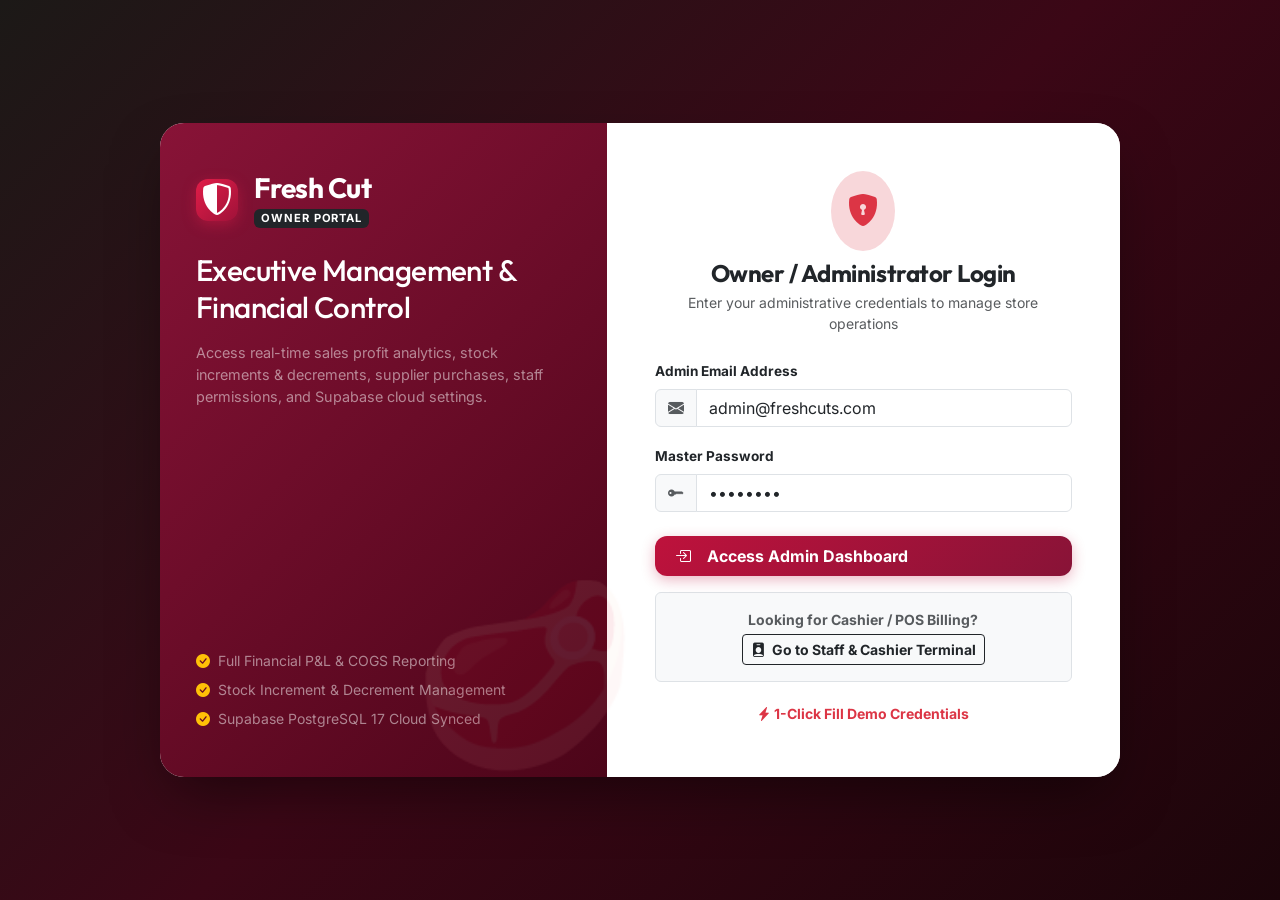
==== templates/admin_login.html @ f6ba6c28 "feat: separate admin & staff login portals, stock increment/decrement controls, out-of-stock badges," ====
<!DOCTYPE html>
<html lang="en">
<head>
  <meta charset="UTF-8">
  <meta name="viewport" content="width=device-width, initial-scale=1.0">
  <title>Admin & Owner Sign In - Fresh Cut Meat Shop</title>
  
  <!-- Bootstrap 5 CSS -->
  <link href="https://cdn.jsdelivr.net/npm/bootstrap@5.3.3/dist/css/bootstrap.min.css" rel="stylesheet">
  <!-- Bootstrap Icons -->
  <link rel="stylesheet" href="https://cdn.jsdelivr.net/npm/bootstrap-icons@1.11.3/font/bootstrap-icons.min.css">
  
  <link rel="stylesheet" href="/static/css/style.css">
  <link rel="stylesheet" href="/static/css/animations.css">
</head>
<body style="background: linear-gradient(135deg, #1c1917 0%, #3b0716 50%, #1c050a 100%); min-height: 100vh; display: flex; align-items: center; justify-content: center; padding: 20px;">

<div class="auth-card-box" style="max-width: 960px; width: 100%;">
  
  <!-- Left Side: Brand Imagery -->
  <div class="auth-brand-side" style="background: linear-gradient(135deg, #881337 0%, #4c0519 100%);">
    <div>
      <div class="d-flex align-items-center gap-3 mb-4">
        <div class="brand-icon fs-2"><i class="bi bi-shield-shaded"></i></div>
        <div>
          <h3 class="mb-0 fw-bold store-name-text text-white">Fresh Cut</h3>
          <span class="badge bg-dark text-uppercase fw-bold" style="font-size: 0.7rem; letter-spacing: 0.08em;">Owner Portal</span>
        </div>
      </div>
      <h2 class="fw-extrabold mb-3 text-white" style="font-size: 1.85rem; line-height: 1.25;">Executive Management & Financial Control</h2>
      <p class="text-white-50" style="font-size: 0.9rem;">Access real-time sales profit analytics, stock increments & decrements, supplier purchases, staff permissions, and Supabase cloud settings.</p>
    </div>

    <div>
      <div class="d-flex align-items-center gap-2 text-white-50 small mb-2">
        <i class="bi bi-check-circle-fill text-warning"></i>
        <span>Full Financial P&L & COGS Reporting</span>
      </div>
      <div class="d-flex align-items-center gap-2 text-white-50 small mb-2">
        <i class="bi bi-check-circle-fill text-warning"></i>
        <span>Stock Increment & Decrement Management</span>
      </div>
      <div class="d-flex align-items-center gap-2 text-white-50 small">
        <i class="bi bi-check-circle-fill text-warning"></i>
        <span>Supabase PostgreSQL 17 Cloud Synced</span>
      </div>
    </div>
  </div>

  <!-- Right Side: Dedicated Admin Login Form -->
  <div class="p-4 p-md-5 d-flex flex-column justify-content-center bg-white">
    
    <div class="text-center mb-4">
      <div class="d-inline-flex p-3 rounded-circle bg-danger-subtle text-danger mb-2">
        <i class="bi bi-shield-lock-fill fs-2"></i>
      </div>
      <h4 class="fw-bold text-dark mb-1">Owner / Administrator Login</h4>
      <p class="text-muted small mb-0">Enter your administrative credentials to manage store operations</p>
    </div>

    <form id="admin-login-form" onsubmit="handleAdminLogin(event)">
      <div class="mb-3">
        <label class="form-label fw-bold text-dark" style="font-size: 0.85rem;">Admin Email Address</label>
        <div class="input-group">
          <span class="input-group-text bg-light text-muted"><i class="bi bi-envelope-fill"></i></span>
          <input type="email" id="admin-email" class="form-control" value="admin@freshcuts.com" required>
        </div>
      </div>

      <div class="mb-4">
        <label class="form-label fw-bold text-dark" style="font-size: 0.85rem;">Master Password</label>
        <div class="input-group">
          <span class="input-group-text bg-light text-muted"><i class="bi bi-key-fill"></i></span>
          <input type="password" id="admin-pwd" class="form-control" value="admin123" required>
        </div>
      </div>

      <button type="submit" class="btn btn-fresh-primary w-100 py-2 fs-6 mb-3 ripple-btn" id="admin-btn">
        <i class="bi bi-box-arrow-in-right me-2"></i> Access Admin Dashboard
      </button>

      <div class="text-center p-3 rounded bg-light border mb-3">
        <small class="text-muted fw-bold d-block mb-1">Looking for Cashier / POS Billing?</small>
        <a href="/staff/login" class="btn btn-sm btn-outline-dark fw-bold">
          <i class="bi bi-person-badge-fill me-1"></i> Go to Staff & Cashier Terminal
        </a>
      </div>

      <div class="text-center">
        <button type="button" class="btn btn-sm btn-link text-danger text-decoration-none fw-bold" onclick="quickDemoFill()">
          <i class="bi bi-lightning-charge-fill"></i> 1-Click Fill Demo Credentials
        </button>
      </div>
    </form>

  </div>

</div>

<!-- App Scripts -->
<script src="/static/js/animations.js"></script>
<script>
function quickDemoFill() {
  document.getElementById('admin-email').value = 'admin@freshcuts.com';
  document.getElementById('admin-pwd').value = 'admin123';
  AnimEngine.showToast('Demo admin credentials filled.', 'info');
}

async function handleAdminLogin(e) {
  e.preventDefault();
  const email = document.getElementById('admin-email').value.trim();
  const password = document.getElementById('admin-pwd').value;
  const btn = document.getElementById('admin-btn');

  btn.disabled = true;
  btn.innerHTML = '<span class="spinner-border spinner-border-sm me-2"></span> Verifying Administrator...';

  try {
    const res = await fetch('/api/v1/auth/login', {
      method: 'POST',
      headers: { 'Content-Type': 'application/json' },
      body: JSON.stringify({ email, password })
    });
    const data = await res.json();
    if (!res.ok) throw new Error(data.error);

    if (data.user.role !== 'admin') {
      throw new Error('Access denied. This portal is strictly for Shop Owners & Administrators. Please use Staff Login.');
    }

    localStorage.setItem('fresh_token', data.token);
    localStorage.setItem('fresh_user', JSON.stringify(data.user));
    AnimEngine.showToast('Login successful! Redirecting to Executive Dashboard...', 'success');
    setTimeout(() => window.location.href = '/', 600);
  } catch (err) {
    AnimEngine.showToast(err.message, 'error');
  } finally {
    btn.disabled = false;
    btn.innerHTML = '<i class="bi bi-box-arrow-in-right me-2"></i> Access Admin Dashboard';
  }
}
</script>

</body>
</html>
---- static/css/style.css ----
/* ==========================================================
   FRESH CUT MEAT SHOP - MASTER DESIGN SYSTEM
   Theme: Artisanal Butcher, Prime Crimson, Smokehouse Charcoal & Butcher Paper
   ========================================================== */

@import url('https://fonts.googleapis.com/css2?family=Inter:wght@300;400;500;600;700&family=Outfit:wght@500;600;700;800;900&display=swap');

:root {
  --font-primary: 'Inter', -apple-system, BlinkMacSystemFont, 'Segoe UI', Roboto, sans-serif;
  --font-heading: 'Outfit', 'Inter', sans-serif;

  /* Prime Butcher Palette */
  --butcher-dark: #1c1917;
  --butcher-smoke: #292524;
  --butcher-slate: #44403c;
  --butcher-900: #4c0519;
  --butcher-800: #881337;
  --butcher-700: #9f1239;
  --butcher-600: #be123c;
  --butcher-500: #e11d48;
  --butcher-100: #ffe4e6;
  --butcher-50: #fff1f2;

  /* Supporting Accents */
  --fresh-green: #059669;
  --fresh-green-light: #ecfdf5;
  --gold-accent: #d97706;
  --gold-light: #fef3c7;
  --slate-600: #57534e;
  --slate-400: #a8a29e;
  --slate-200: #e7e5e4;
  --slate-100: #f5f5f4;
  --bg-page: #fbf9f6;
  --card-bg: #ffffff;

  /* Shadows */
  --shadow-sm: 0 1px 3px rgba(41, 37, 36, 0.05), 0 1px 2px rgba(41, 37, 36, 0.03);
  --shadow-md: 0 4px 6px -1px rgba(136, 19, 55, 0.07), 0 2px 4px -2px rgba(0, 0, 0, 0.04);
  --shadow-lg: 0 10px 25px -5px rgba(136, 19, 55, 0.1), 0 8px 10px -6px rgba(0,0,0,0.03);
  --shadow-card-hover: 0 20px 32px -8px rgba(136, 19, 55, 0.18), 0 10px 10px -5px rgba(0,0,0,0.03);

  --sidebar-width: 260px;
  --header-height: 70px;
  --radius-lg: 16px;
  --radius-md: 12px;
  --radius-sm: 8px;
}

* {
  box-sizing: border-box;
  margin: 0;
  padding: 0;
}

body {
  font-family: var(--font-primary);
  background-color: var(--bg-page);
  color: var(--butcher-dark);
  min-height: 100vh;
  overflow-x: hidden;
  -webkit-font-smoothing: antialiased;
}

h1, h2, h3, h4, h5, h6, .brand-font {
  font-family: var(--font-heading);
  letter-spacing: -0.02em;
}

/* ==========================================================
   APP SHELL LAYOUT
   ========================================================== */

#app-container {
  display: flex;
  min-height: 100vh;
}

/* Sidebar */
.app-sidebar {
  width: var(--sidebar-width);
  background: linear-gradient(180deg, #1c1917 0%, #2b0b14 60%, #1c050a 100%);
  color: #ffffff;
  display: flex;
  flex-direction: column;
  position: fixed;
  top: 0;
  bottom: 0;
  left: 0;
  z-index: 1020;
  transition: all 0.3s cubic-bezier(0.4, 0, 0.2, 1);
  box-shadow: 4px 0 24px rgba(0, 0, 0, 0.25);
  border-right: 1px solid rgba(225, 29, 72, 0.15);
}

.sidebar-brand {
  height: var(--header-height);
  display: flex;
  align-items: center;
  padding: 0 20px;
  border-bottom: 1px solid rgba(255, 255, 255, 0.08);
  gap: 12px;
}

.brand-icon {
  width: 42px;
  height: 42px;
  background: linear-gradient(135deg, #e11d48 0%, #9f1239 100%);
  border-radius: 12px;
  display: flex;
  align-items: center;
  justify-content: center;
  font-size: 22px;
  color: #ffffff;
  box-shadow: 0 4px 14px rgba(225, 29, 72, 0.4);
  transition: transform 0.3s ease;
}

.sidebar-brand:hover .brand-icon {
  transform: rotate(-10deg) scale(1.08);
}

.brand-title {
  font-size: 1.18rem;
  font-weight: 800;
  color: #ffffff;
  line-height: 1.2;
}

.brand-subtitle {
  font-size: 0.72rem;
  color: #fda4af;
  text-transform: uppercase;
  letter-spacing: 0.08em;
  font-weight: 700;
}

.sidebar-nav {
  flex: 1;
  overflow-y: auto;
  padding: 18px 12px;
  list-style: none;
}

.sidebar-nav::-webkit-scrollbar {
  width: 4px;
}
.sidebar-nav::-webkit-scrollbar-thumb {
  background: rgba(255, 255, 255, 0.15);
  border-radius: 4px;
}

.nav-section-title {
  font-size: 0.7rem;
  text-transform: uppercase;
  letter-spacing: 0.1em;
  color: rgba(255, 255, 255, 0.45);
  padding: 12px 14px 6px;
  font-weight: 700;
}

.nav-item {
  margin-bottom: 4px;
}

.nav-link {
  display: flex;
  align-items: center;
  padding: 10px 14px;
  color: rgba(255, 255, 255, 0.78);
  border-radius: var(--radius-md);
  text-decoration: none;
  font-size: 0.9rem;
  font-weight: 500;
  transition: all 0.25s ease;
  position: relative;
  gap: 12px;
}

.nav-link i {
  font-size: 1.15rem;
  width: 22px;
  text-align: center;
  transition: transform 0.25s ease, color 0.25s ease;
}

.nav-link:hover {
  background: rgba(225, 29, 72, 0.15);
  color: #ffffff;
  transform: translateX(4px);
}

.nav-link:hover i {
  color: #fb7185;
  transform: scale(1.15);
}

.nav-link.active {
  background: linear-gradient(90deg, rgba(225, 29, 72, 0.3) 0%, rgba(225, 29, 72, 0.08) 100%);
  color: #ffffff;
  font-weight: 700;
  border-left: 3px solid #e11d48;
}

.nav-link.active i {
  color: #fda4af;
}

.nav-badge {
  margin-left: auto;
  font-size: 0.72rem;
  padding: 2px 8px;
  border-radius: 20px;
  font-weight: 700;
}

/* Sidebar Footer */
.sidebar-footer {
  padding: 14px 16px;
  border-top: 1px solid rgba(255, 255, 255, 0.08);
  background: rgba(0, 0, 0, 0.3);
}

.user-snippet {
  display: flex;
  align-items: center;
  gap: 12px;
}

.user-avatar {
  width: 38px;
  height: 38px;
  border-radius: 10px;
  background: linear-gradient(135deg, #e11d48 0%, #be123c 100%);
  color: white;
  display: flex;
  align-items: center;
  justify-content: center;
  font-weight: 700;
  font-size: 1rem;
  box-shadow: 0 2px 8px rgba(0, 0, 0, 0.3);
}

.user-details {
  flex: 1;
  min-width: 0;
}

.user-name {
  font-size: 0.85rem;
  font-weight: 700;
  white-space: nowrap;
  overflow: hidden;
  text-overflow: ellipsis;
  color: #ffffff;
}

.user-role-badge {
  display: inline-block;
  font-size: 0.68rem;
  padding: 1px 6px;
  border-radius: 4px;
  text-transform: uppercase;
  font-weight: 700;
  letter-spacing: 0.05em;
}

.role-admin {
  background: #f59e0b;
  color: #78350f;
}

.role-employee {
  background: #fda4af;
  color: #881337;
}

/* Main Content Area */
.app-main {
  flex: 1;
  margin-left: var(--sidebar-width);
  display: flex;
  flex-direction: column;
  min-width: 0;
  min-height: 100vh;
  transition: margin-left 0.3s cubic-bezier(0.4, 0, 0.2, 1);
}

/* Header */
.app-header {
  height: var(--header-height);
  background: #ffffff;
  border-bottom: 1px solid var(--slate-200);
  display: flex;
  align-items: center;
  justify-content: space-between;
  padding: 0 28px;
  position: sticky;
  top: 0;
  z-index: 1000;
  box-shadow: 0 2px 10px rgba(0,0,0,0.03);
}

.header-left {
  display: flex;
  align-items: center;
  gap: 16px;
}

.mobile-toggle-btn {
  display: none;
  background: none;
  border: none;
  font-size: 1.4rem;
  color: var(--slate-600);
  cursor: pointer;
}

.header-title-box h1 {
  font-size: 1.3rem;
  font-weight: 800;
  color: var(--butcher-dark);
}

.header-title-box p {
  font-size: 0.8rem;
  color: var(--slate-400);
}

.header-right {
  display: flex;
  align-items: center;
  gap: 16px;
}

.store-status-pill {
  display: flex;
  align-items: center;
  gap: 8px;
  padding: 6px 14px;
  border-radius: 30px;
  background: #fdf2f4;
  border: 1px solid #fecdd3;
  font-size: 0.82rem;
  font-weight: 700;
  color: var(--butcher-700);
}

.status-dot {
  width: 8px;
  height: 8px;
  border-radius: 50%;
  background: var(--butcher-500);
}

/* Page View Container */
.page-container {
  flex: 1;
  padding: 28px;
}

/* ==========================================================
   CARDS & BUTCHER WIDGETS
   ========================================================== */

.premium-card {
  background: var(--card-bg);
  border-radius: var(--radius-lg);
  border: 1px solid rgba(225, 29, 72, 0.1);
  box-shadow: var(--shadow-sm);
  padding: 24px;
  transition: all 0.3s cubic-bezier(0.16, 1, 0.3, 1);
  position: relative;
  overflow: hidden;
}

.kpi-card {
  cursor: pointer;
}

.kpi-card:hover {
  transform: translateY(-5px);
  box-shadow: var(--shadow-card-hover);
  border-color: rgba(225, 29, 72, 0.35);
}

.kpi-header {
  display: flex;
  align-items: center;
  justify-content: space-between;
  margin-bottom: 14px;
}

.kpi-title {
  font-size: 0.82rem;
  font-weight: 700;
  text-transform: uppercase;
  letter-spacing: 0.05em;
  color: var(--slate-600);
}

.kpi-icon-bubble {
  width: 44px;
  height: 44px;
  border-radius: 12px;
  display: flex;
  align-items: center;
  justify-content: center;
  font-size: 1.3rem;
  transition: transform 0.3s ease;
}

.kpi-card:hover .kpi-icon-bubble {
  transform: scale(1.15) rotate(6deg);
}

.bubble-crimson {
  background: #fff1f2;
  color: var(--butcher-600);
}

.bubble-maroon {
  background: #ffe4e6;
  color: var(--butcher-800);
}

.bubble-gold {
  background: #fef3c7;
  color: #b45309;
}

.bubble-green {
  background: #ecfdf5;
  color: var(--fresh-green);
}

.bubble-charcoal {
  background: #f5f5f4;
  color: var(--butcher-dark);
}

.kpi-value {
  font-size: 2.1rem;
  font-weight: 900;
  font-family: var(--font-heading);
  color: var(--butcher-dark);
  margin-bottom: 6px;
  display: flex;
  align-items: baseline;
  gap: 4px;
}

.kpi-value-prefix {
  font-size: 1.2rem;
  color: var(--slate-400);
}

.kpi-subtext {
  font-size: 0.8rem;
  color: var(--slate-400);
  display: flex;
  align-items: center;
  gap: 6px;
}

.trend-badge {
  display: inline-flex;
  align-items: center;
  gap: 2px;
  font-size: 0.75rem;
  font-weight: 700;
  padding: 2px 6px;
  border-radius: 4px;
}

.trend-up {
  background: #ecfdf5;
  color: var(--fresh-green);
}

.trend-down {
  background: #fff1f2;
  color: var(--butcher-600);
}

/* Section Header */
.section-header {
  display: flex;
  align-items: center;
  justify-content: space-between;
  margin-bottom: 22px;
}

.section-title {
  font-size: 1.25rem;
  font-weight: 800;
  color: var(--butcher-dark);
}

.section-actions {
  display: flex;
  align-items: center;
  gap: 10px;
}

/* ==========================================================
   BUTTONS & CONTROLS
   ========================================================== */

.btn-fresh-primary {
  background: linear-gradient(135deg, #be123c 0%, #881337 100%);
  color: #ffffff;
  border: none;
  font-weight: 700;
  padding: 10px 20px;
  border-radius: var(--radius-md);
  box-shadow: 0 4px 14px rgba(190, 18, 60, 0.3);
  transition: all 0.25s ease;
  display: inline-flex;
  align-items: center;
  gap: 8px;
  cursor: pointer;
}

.btn-fresh-primary:hover {
  background: linear-gradient(135deg, #e11d48 0%, #9f1239 100%);
  transform: translateY(-2px);
  box-shadow: 0 6px 18px rgba(190, 18, 60, 0.4);
  color: #ffffff;
}

.btn-fresh-primary:active {
  transform: translateY(0);
}

.btn-fresh-secondary {
  background: #ffffff;
  color: var(--slate-600);
  border: 1px solid var(--slate-200);
  font-weight: 600;
  padding: 9px 18px;
  border-radius: var(--radius-md);
  transition: all 0.2s ease;
  display: inline-flex;
  align-items: center;
  gap: 8px;
  cursor: pointer;
}

.btn-fresh-secondary:hover {
  background: var(--slate-100);
  color: var(--butcher-dark);
  border-color: var(--butcher-600);
}

.btn-fresh-danger {
  background: #fff1f2;
  color: var(--butcher-600);
  border: 1px solid #fecdd3;
  font-weight: 700;
  padding: 8px 16px;
  border-radius: var(--radius-md);
  transition: all 0.2s ease;
}

.btn-fresh-danger:hover {
  background: var(--butcher-600);
  color: #ffffff;
}

/* ==========================================================
   TABLES & LISTS
   ========================================================== */

.table-custom {
  width: 100%;
  border-collapse: separate;
  border-spacing: 0;
}

.table-custom th {
  background: #faf8f5;
  color: var(--butcher-slate);
  font-size: 0.78rem;
  font-weight: 800;
  text-transform: uppercase;
  letter-spacing: 0.05em;
  padding: 14px 16px;
  border-bottom: 2px solid var(--slate-200);
}

.table-custom td {
  padding: 16px;
  font-size: 0.9rem;
  border-bottom: 1px solid var(--slate-100);
  vertical-align: middle;
  color: var(--butcher-dark);
}

.table-custom tbody tr {
  transition: background-color 0.2s ease;
}

.table-custom tbody tr:hover {
  background-color: #fff9f9;
}

/* Category Badges */
.badge-category {
  font-size: 0.75rem;
  font-weight: 700;
  padding: 4px 10px;
  border-radius: 20px;
  display: inline-flex;
  align-items: center;
  gap: 5px;
}

.cat-chicken { background: #fef3c7; color: #b45309; }
.cat-mutton { background: #fee2e2; color: #991b1b; }
.cat-seafood { background: #e0f2fe; color: #0369a1; }
.cat-beef { background: #fce7f3; color: #831843; }
.cat-coldcuts { background: #f3e8ff; color: #6b21a8; }

/* Status Badges */
.badge-status-ok {
  background: #ecfdf5;
  color: var(--fresh-green);
  border: 1px solid #d1fae5;
  padding: 4px 10px;
  border-radius: 20px;
  font-size: 0.75rem;
  font-weight: 700;
}

.badge-status-low {
  background: #fff1f2;
  color: var(--butcher-600);
  border: 1px solid #ffe4e6;
  padding: 4px 10px;
  border-radius: 20px;
  font-size: 0.75rem;
  font-weight: 800;
  display: inline-flex;
  align-items: center;
  gap: 5px;
}

.badge-status-out {
  background: #292524;
  color: #ffffff;
  padding: 4px 10px;
  border-radius: 20px;
  font-size: 0.75rem;
  font-weight: 800;
}

/* ==========================================================
   DEDICATED SPLIT SIGN IN SCREEN
   ========================================================== */

#auth-screen-container {
  min-height: 100vh;
  background: linear-gradient(135deg, #1c1917 0%, #3b0716 50%, #1c050a 100%);
  display: flex;
  align-items: center;
  justify-content: center;
  padding: 24px;
  position: relative;
  overflow: hidden;
}

#auth-screen-container::before {
  content: '';
  position: absolute;
  top: -150px;
  right: -150px;
  width: 500px;
  height: 500px;
  border-radius: 50%;
  background: radial-gradient(circle, rgba(225, 29, 72, 0.25) 0%, rgba(0,0,0,0) 70%);
  pointer-events: none;
}

.auth-card-box {
  background: #ffffff;
  border-radius: 24px;
  box-shadow: 0 25px 60px -15px rgba(0, 0, 0, 0.5);
  width: 100%;
  max-width: 940px;
  overflow: hidden;
  display: grid;
  grid-template-columns: 1fr 1.15fr;
  z-index: 10;
}

.auth-brand-side {
  background: linear-gradient(135deg, #881337 0%, #4c0519 100%);
  color: #ffffff;
  padding: 48px 36px;
  display: flex;
  flex-direction: column;
  justify-content: space-between;
  position: relative;
}

.auth-brand-side::after {
  content: '🥩';
  position: absolute;
  right: -30px;
  bottom: -30px;
  font-size: 180px;
  opacity: 0.08;
  pointer-events: none;
}

.auth-portal-selector {
  display: flex;
  background: #f5f5f4;
  border-radius: 12px;
  padding: 4px;
  margin-bottom: 24px;
}

.auth-tab-btn {
  flex: 1;
  padding: 10px;
  border: none;
  background: transparent;
  font-weight: 700;
  font-size: 0.88rem;
  color: var(--slate-600);
  border-radius: 10px;
  cursor: pointer;
  transition: all 0.2s ease;
  display: flex;
  align-items: center;
  justify-content: center;
  gap: 8px;
}

.auth-tab-btn.active {
  background: #ffffff;
  color: var(--butcher-700);
  box-shadow: 0 2px 8px rgba(0, 0, 0, 0.08);
}

.auth-demo-pill {
  display: flex;
  align-items: center;
  justify-content: space-between;
  padding: 10px 14px;
  background: #fdf2f4;
  border: 1px dashed #fecdd3;
  border-radius: 10px;
  margin-top: 14px;
  cursor: pointer;
  transition: all 0.2s ease;
}

.auth-demo-pill:hover {
  background: #ffe4e6;
  border-color: var(--butcher-600);
}

/* ==========================================================
   MODALS
   ========================================================== */

.modal-content-fresh {
  border-radius: var(--radius-lg);
  border: none;
  box-shadow: 0 25px 50px -12px rgba(0, 0, 0, 0.35);
  overflow: hidden;
}

.modal-header-fresh {
  background: linear-gradient(135deg, #881337 0%, #4c0519 100%);
  color: #ffffff;
  padding: 20px 24px;
}

.modal-header-fresh .btn-close {
  filter: invert(1);
}

/* ==========================================================
   RESPONSIVE BREAKPOINTS
   ========================================================== */

@media (max-width: 992px) {
  .app-sidebar {
    transform: translateX(-100%);
  }

  .app-sidebar.show-mobile {
    transform: translateX(0);
  }

  .app-main {
    margin-left: 0;
  }

  .mobile-toggle-btn {
    display: block;
  }

  .page-container {
    padding: 18px;
  }

  .auth-card-box {
    grid-template-columns: 1fr;
  }

  .auth-brand-side {
    display: none;
  }
}
---- static/css/animations.css ----
/* ==========================================================
   FRESH CUT MEAT SHOP - INTERACTIVE ANIMATIONS & MICRO-INTERACTIONS
   ========================================================== */

/* 1. Page & View Transitions */
.view-animate-fade {
  animation: fadeInView 0.35s cubic-bezier(0.16, 1, 0.3, 1) forwards;
}

@keyframes fadeInView {
  0% {
    opacity: 0;
    transform: translateY(12px) scale(0.995);
  }
  100% {
    opacity: 1;
    transform: translateY(0) scale(1);
  }
}

/* 2. Interactive Card Lift & Press */
.interactive-lift {
  transition: transform 0.28s cubic-bezier(0.34, 1.56, 0.64, 1), box-shadow 0.28s ease, border-color 0.28s ease;
  will-change: transform, box-shadow;
}

.interactive-lift:hover {
  transform: translateY(-6px) scale(1.01);
  box-shadow: 0 16px 32px -6px rgba(6, 78, 59, 0.16), 0 8px 12px -4px rgba(0, 0, 0, 0.04);
}

.interactive-lift:active {
  transform: translateY(-1px) scale(0.99);
  transition-duration: 0.1s;
}

/* 3. Pulsing Alert Badges (e.g. Low Stock) */
.pulse-badge {
  position: relative;
}

.pulse-badge::after {
  content: '';
  position: absolute;
  top: 0;
  left: 0;
  right: 0;
  bottom: 0;
  border-radius: inherit;
  box-shadow: 0 0 0 0 rgba(225, 29, 72, 0.5);
  animation: pulseWarning 2s infinite cubic-bezier(0.4, 0, 0.6, 1);
}

@keyframes pulseWarning {
  0% {
    box-shadow: 0 0 0 0 rgba(225, 29, 72, 0.5);
  }
  70% {
    box-shadow: 0 0 0 8px rgba(225, 29, 72, 0);
  }
  100% {
    box-shadow: 0 0 0 0 rgba(225, 29, 72, 0);
  }
}

.pulse-green {
  animation: pulseGreen 2.2s infinite;
}

@keyframes pulseGreen {
  0% {
    box-shadow: 0 0 0 0 rgba(16, 185, 129, 0.6);
  }
  70% {
    box-shadow: 0 0 0 7px rgba(16, 185, 129, 0);
  }
  100% {
    box-shadow: 0 0 0 0 rgba(16, 185, 129, 0);
  }
}

/* 4. Skeleton Shimmer Loader */
.skeleton-box {
  background: linear-gradient(90deg, #f1f5f9 25%, #e2e8f0 50%, #f1f5f9 75%);
  background-size: 200% 100%;
  animation: shimmer 1.6s infinite;
  border-radius: 8px;
}

@keyframes shimmer {
  0% {
    background-position: 200% 0;
  }
  100% {
    background-position: -200% 0;
  }
}

/* 5. Toast Pop & Slide In */
.toast-container-fresh {
  position: fixed;
  bottom: 24px;
  right: 24px;
  z-index: 11000;
  display: flex;
  flex-direction: column;
  gap: 12px;
  max-width: 380px;
}

.toast-fresh {
  background: #ffffff;
  border-radius: 12px;
  padding: 14px 18px;
  box-shadow: 0 14px 35px -5px rgba(0, 0, 0, 0.15), 0 5px 15px rgba(0, 0, 0, 0.05);
  border-left: 5px solid #10b981;
  display: flex;
  align-items: center;
  gap: 14px;
  transform: translateX(120%);
  animation: toastSlideIn 0.35s cubic-bezier(0.16, 1, 0.3, 1) forwards;
  transition: all 0.3s ease;
}

.toast-fresh.toast-error {
  border-left-color: #e11d48;
}

.toast-fresh.toast-warning {
  border-left-color: #f59e0b;
}

.toast-fresh.toast-exit {
  animation: toastSlideOut 0.3s ease forwards;
}

@keyframes toastSlideIn {
  0% {
    transform: translateX(100%);
    opacity: 0;
  }
  100% {
    transform: translateX(0);
    opacity: 1;
  }
}

@keyframes toastSlideOut {
  0% {
    transform: translateX(0);
    opacity: 1;
  }
  100% {
    transform: translateX(120%);
    opacity: 0;
  }
}

/* 6. Ripple Effect for Buttons */
.ripple-btn {
  position: relative;
  overflow: hidden;
}

.ripple-circle {
  position: absolute;
  border-radius: 50%;
  transform: scale(0);
  animation: ripple 0.6s linear;
  background-color: rgba(255, 255, 255, 0.45);
  pointer-events: none;
}

@keyframes ripple {
  to {
    transform: scale(4);
    opacity: 0;
  }
}

/* 7. Animated Number Counters Glow */
.counter-animate {
  display: inline-block;
  transition: transform 0.2s ease;
}

.counter-glow {
  animation: numberPulse 0.4s ease;
}

@keyframes numberPulse {
  0% { transform: scale(1); }
  50% { transform: scale(1.08); color: #059669; }
  100% { transform: scale(1); }
}

/* 8. Reduced Motion Accessibility */
@media (prefers-reduced-motion: reduce) {
  *,
  *::before,
  *::after {
    animation-duration: 0.01ms !important;
    animation-iteration-count: 1 !important;
    transition-duration: 0.01ms !important;
    scroll-behavior: auto !important;
  }
  .interactive-lift:hover {
    transform: none !important;
  }
}

/* 9. Thermal Print Styles */
@media print {
  body * {
    visibility: hidden;
  }
  #thermal-receipt-area, #thermal-receipt-area * {
    visibility: visible;
  }
  #thermal-receipt-area {
    position: absolute;
    left: 0;
    top: 0;
    width: 80mm;
    margin: 0;
    padding: 10px;
    font-size: 12px;
    font-family: 'Courier New', Courier, monospace;
    color: #000;
  }
}
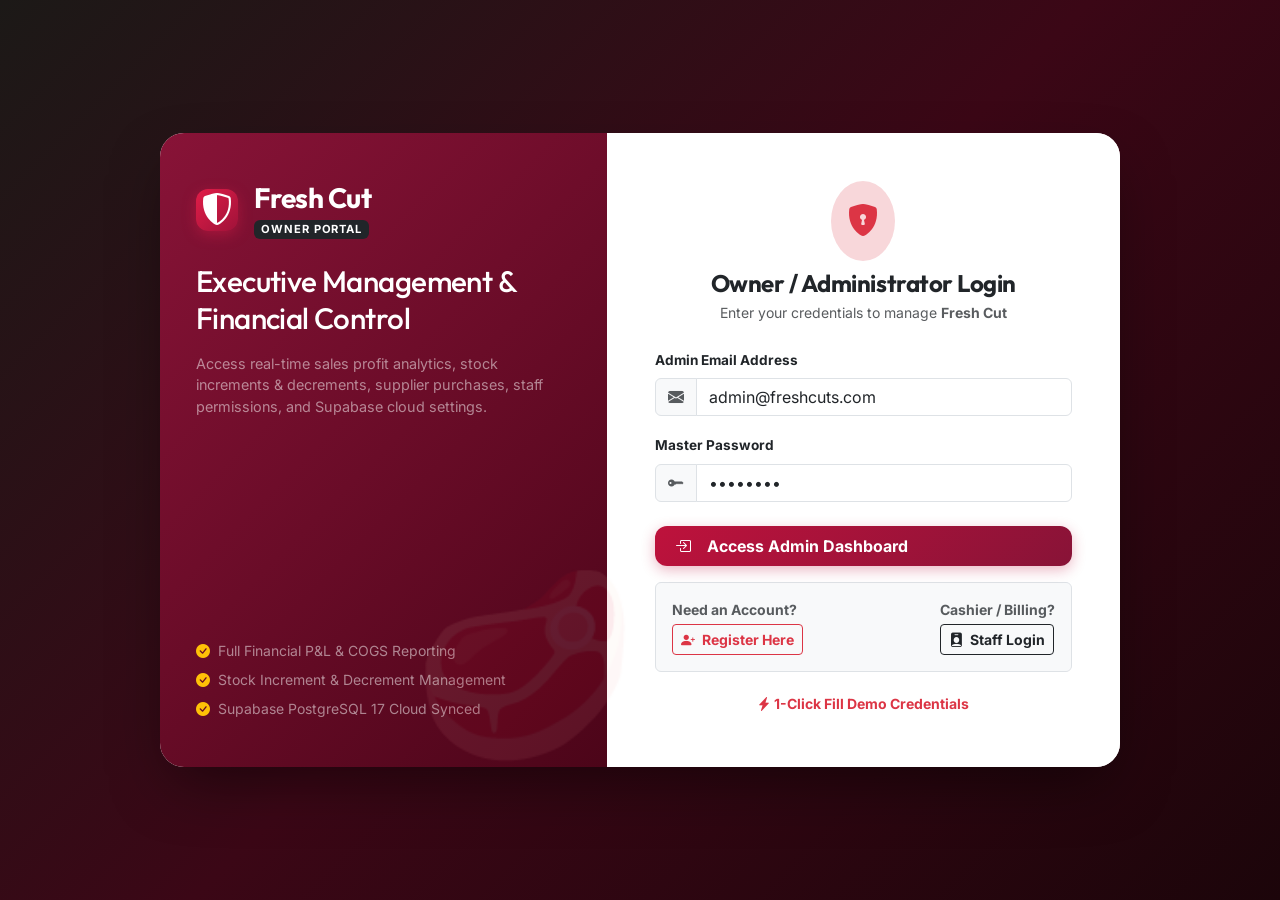
==== commit 361fd138: "feat: remove beef category, dynamic kg/qty extra charges in POS, separate register portal, and custo" ====
--- a/templates/admin_login.html
+++ b/templates/admin_login.html
@@ -51,11 +51,13 @@
   <div class="p-4 p-md-5 d-flex flex-column justify-content-center bg-white">
     
     <div class="text-center mb-4">
-      <div class="d-inline-flex p-3 rounded-circle bg-danger-subtle text-danger mb-2">
-        <i class="bi bi-shield-lock-fill fs-2"></i>
+      <div id="admin-header-badge" class="mb-2">
+        <div class="d-inline-flex p-3 rounded-circle bg-danger-subtle text-danger">
+          <i class="bi bi-shield-lock-fill fs-2"></i>
+        </div>
       </div>
       <h4 class="fw-bold text-dark mb-1">Owner / Administrator Login</h4>
-      <p class="text-muted small mb-0">Enter your administrative credentials to manage store operations</p>
+      <p class="text-muted small mb-0">Enter your credentials to manage <span class="store-name-text fw-bold">Fresh Cut</span></p>
     </div>
 
     <form id="admin-login-form" onsubmit="handleAdminLogin(event)">
@@ -79,11 +81,19 @@
         <i class="bi bi-box-arrow-in-right me-2"></i> Access Admin Dashboard
       </button>
 
-      <div class="text-center p-3 rounded bg-light border mb-3">
-        <small class="text-muted fw-bold d-block mb-1">Looking for Cashier / POS Billing?</small>
-        <a href="/staff/login" class="btn btn-sm btn-outline-dark fw-bold">
-          <i class="bi bi-person-badge-fill me-1"></i> Go to Staff & Cashier Terminal
-        </a>
+      <div class="d-flex justify-content-between align-items-center p-3 rounded bg-light border mb-3">
+        <div>
+          <small class="text-muted fw-bold d-block">Need an Account?</small>
+          <a href="/register" class="btn btn-sm btn-outline-danger fw-bold mt-1">
+            <i class="bi bi-person-plus-fill me-1"></i> Register Here
+          </a>
+        </div>
+        <div>
+          <small class="text-muted fw-bold d-block">Cashier / Billing?</small>
+          <a href="/staff/login" class="btn btn-sm btn-outline-dark fw-bold mt-1">
+            <i class="bi bi-person-badge-fill me-1"></i> Staff Login
+          </a>
+        </div>
       </div>
 
       <div class="text-center">
@@ -100,6 +110,27 @@
 <!-- App Scripts -->
 <script src="/static/js/animations.js"></script>
 <script>
+document.addEventListener('DOMContentLoaded', async () => {
+  try {
+    const res = await fetch('/api/v1/settings');
+    if (res.ok) {
+      const data = await res.json();
+      const s = data.settings || {};
+      if (s.shop_name) {
+        document.querySelectorAll('.store-name-text').forEach(el => el.innerText = s.shop_name);
+      }
+      if (s.shop_image_url) {
+        const headerBadge = document.getElementById('admin-header-badge');
+        if (headerBadge) {
+          headerBadge.innerHTML = `<img src="${s.shop_image_url}" alt="Shop Logo" style="width: 64px; height: 64px; object-fit: cover; border-radius: 12px; box-shadow: 0 4px 12px rgba(0,0,0,0.1);">`;
+        }
+      }
+    }
+  } catch (e) {
+    console.warn('Could not load shop settings', e);
+  }
+});
+
 function quickDemoFill() {
   document.getElementById('admin-email').value = 'admin@freshcuts.com';
   document.getElementById('admin-pwd').value = 'admin123';
--- a/static/css/style.css
+++ b/static/css/style.css
@@ -618,7 +618,6 @@
 .cat-chicken { background: #fef3c7; color: #b45309; }
 .cat-mutton { background: #fee2e2; color: #991b1b; }
 .cat-seafood { background: #e0f2fe; color: #0369a1; }
-.cat-beef { background: #fce7f3; color: #831843; }
 .cat-coldcuts { background: #f3e8ff; color: #6b21a8; }
 
 /* Status Badges */
